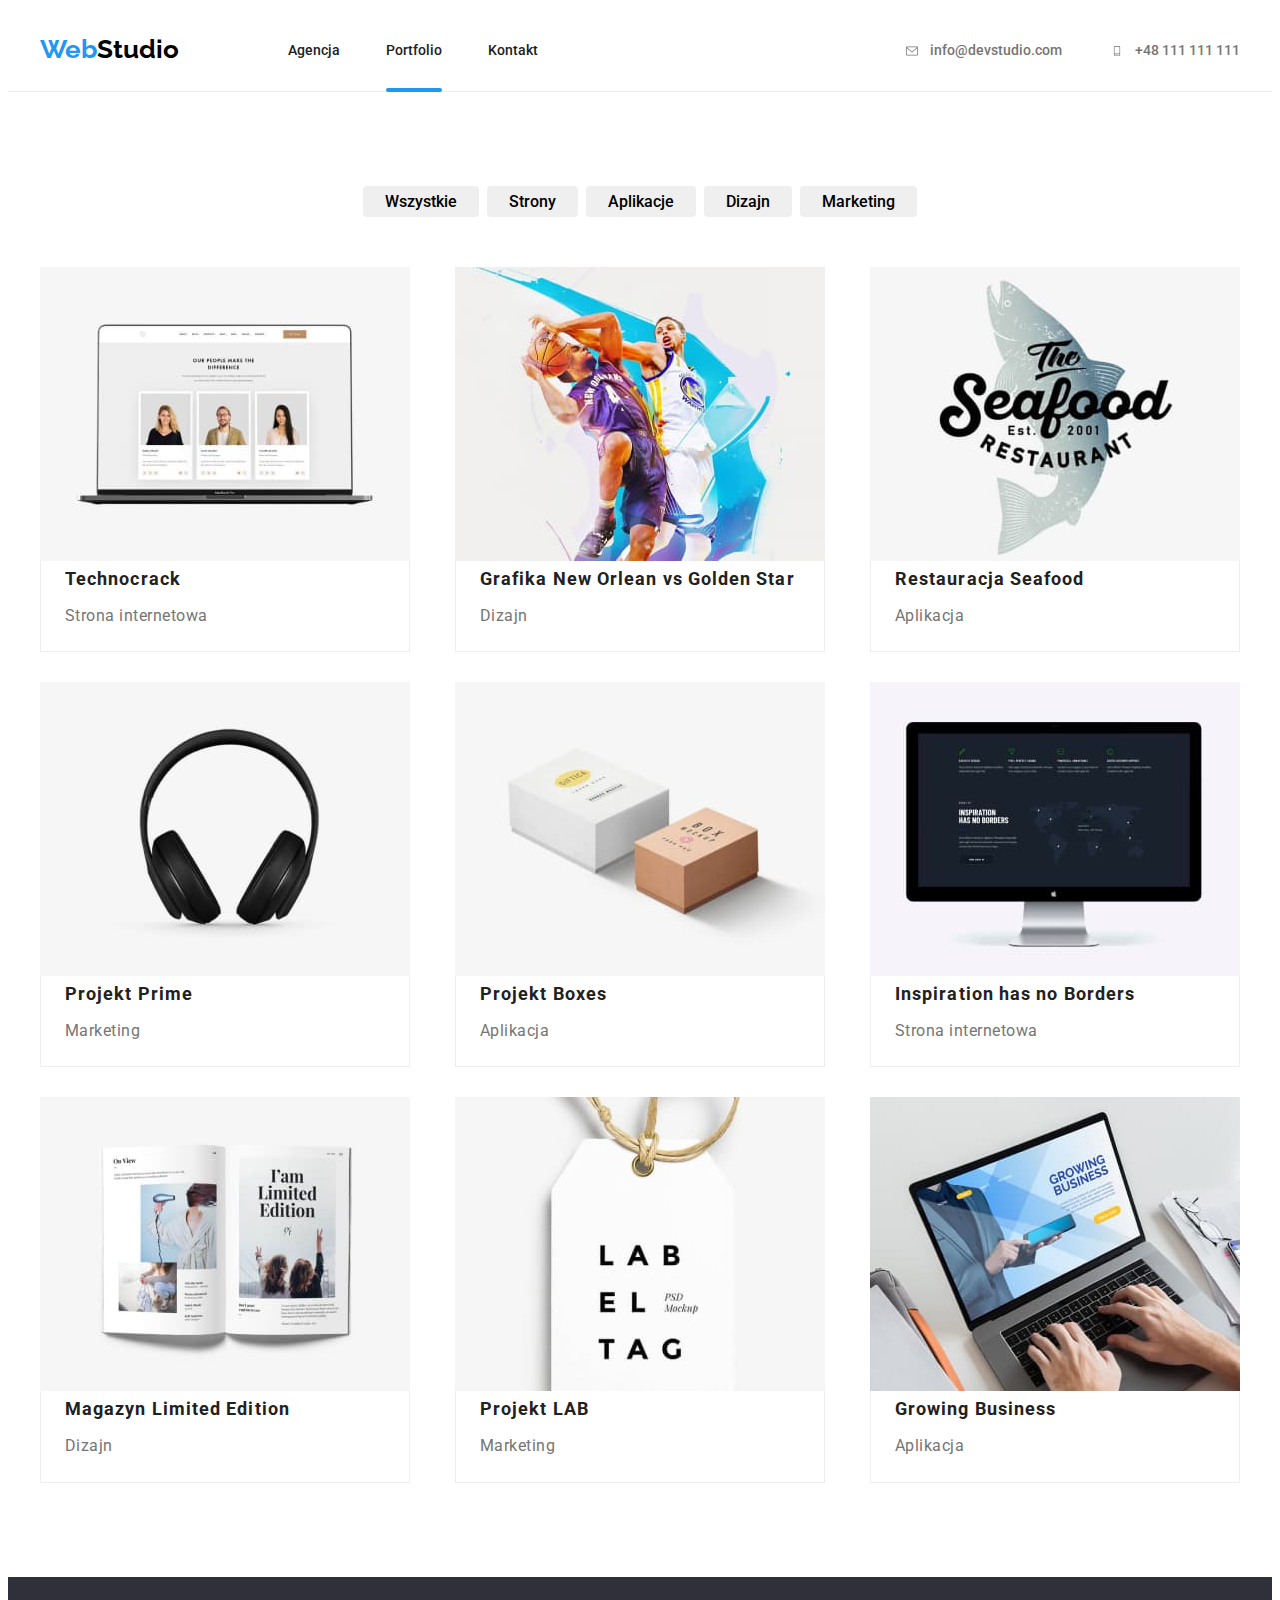
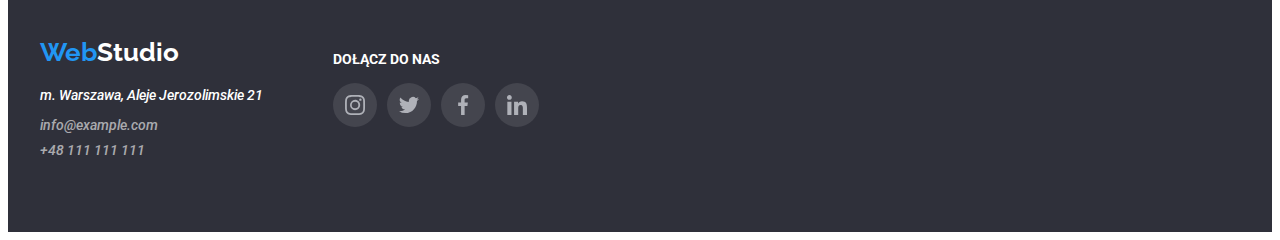
==== portfolio.html @ 6e41aeed "hw05" ====
<!DOCTYPE html>
<html lang="pl">
  <head>
    <meta charset="UTF-8" />
    <meta http-equiv="X-UA-Compatible" content="IE=edge" />
    <meta name="viewport" content="width=device-width, initial-scale=1.0" />
    <title>Studio</title>
    <link rel="stylesheet" href="./css/styles.css" />

    <link rel="preconnect" href="https://fonts.googleapis.com" />
    <link rel="preconnect" href="https://fonts.gstatic.com" crossorigin />
    <link
      href="https://fonts.googleapis.com/css2?family=Raleway:ital,wght@0,700;1,700&family=Roboto:ital,wght@0,400;0,500;0,700;0,900;1,400;1,500;1,700;1,900&display=swap"
      rel="stylesheet"
    />
  </head>
  <body>
    <header class="main-header">
      <div class="container header-flex">
        <a href="/" class="logo">
          <span class="web"> Web</span><span class="studio">Studio</span>
        </a>
        <nav class="navigation">
          <ul class="navigation-ul">
            <li><a href="./index.html" class="index"> Agencja</a></li>
            <li>
              <div class="is-active">
                <a href="./portfolio.html" class="portfolio">Portfolio</a>
              </div>
            </li>
            <li><a href="/kontakt" class="contact">Kontakt</a></li>
          </ul>
        </nav>
        <ul class="header-addres-li">
          <li>
            <a href="mailto:info@devstudio.com" class="e-mail">
              <svg width="16" height="12" class="main-ikon-envelope">
                <use href="./images/icons.svg#icon-envelope"></use></svg
              >info@devstudio.com
            </a>
          </li>

          <li>
            <a href="tel:+48111111111" class="telephone">
              <svg width="10" height="16" class="main-ikon-smartphone">
                <use href="./images/icons.svg#icon-smartphone"></use>
              </svg>
              +48 111 111 111
            </a>
          </li>
        </ul>
      </div>
    </header>
    <main class="portfolio-main">
      <section class="section">
        <div class="container">
          <div class="portfolio-main-div">
            <ul class="ul-portfolio-button">
              <li class="button-portfolio">
                <button type="button" class="portfolio-button">Wszystkie</button>
              </li>

              <li class="button-portfolio">
                <button type="button" class="portfolio-button">Strony</button>
              </li>
              <li class="button-portfolio">
                <button type="button" class="portfolio-button">Aplikacje</button>
              </li>
              <li class="button-portfolio">
                <button type="button" class="portfolio-button">Dizajn</button>
              </li>
              <li class="button-portfolio">
                <button type="button" class="portfolio-button">Marketing</button>
              </li>
            </ul>
          </div>
          <div class="images-portfolio">
            <ul class="ul-portfolio">
              <li class="li-images-portfolio">
                <div class="portfolio-div">
                  <figure class="figure-image-portfolio">
                    <div class="overlay-box">
                      <div class="overlay">
                        <p class="text-in-portfolio">
                          Technocrack jest popularną platformą wykorzystywaną do rozpowszechniania
                          koronawirusa. Firmy wykorzystują tę platformę do celów szpiegowskich i
                          ataków na niezabezpieczone serwery konkurencji
                        </p>
                      </div>
                      <img
                        src="images/project1.jpg"
                        alt="Strona internetowa Technocrack"
                        width="370"
                        height="294"
                        class="img-portfolio"
                      />
                    </div>
                    <figcaption class="signature">Technocrack <br /></figcaption>
                  </figure>
                  <p class="signature-second">Strona internetowa</p>
                </div>
              </li>

              <li class="li-images-portfolio">
                <div class="portfolio-div">
                  <figure class="figure-image-portfolio">
                    <div class="overlay-box">
                      <div class="overlay">
                        <p class="text-in-portfolio">
                          Technocrack jest popularną platformą wykorzystywaną do rozpowszechniania
                          koronawirusa. Firmy wykorzystują tę platformę do celów szpiegowskich i
                          ataków na niezabezpieczone serwery konkurencji
                        </p>
                      </div>
                      <img
                        src="images/project2.jpg"
                        alt="Dizajn Grafika New Orlean vs Golden Star"
                        width="370"
                        height="294"
                        class="img-portfolio"
                      />
                    </div>
                    <figcaption class="signature">
                      Grafika New Orlean vs Golden Star <br />
                    </figcaption>
                  </figure>
                  <p class="signature-second">Dizajn</p>
                </div>
              </li>
              <li class="li-images-portfolio">
                <div class="portfolio-div">
                  <figure class="figure-image-portfolio">
                    <div class="overlay-box">
                      <div class="overlay">
                        <p class="text-in-portfolio">
                          Technocrack jest popularną platformą wykorzystywaną do rozpowszechniania
                          koronawirusa. Firmy wykorzystują tę platformę do celów szpiegowskich i
                          ataków na niezabezpieczone serwery konkurencji
                        </p>
                      </div>
                      <img
                        src="images/project3.jpg"
                        alt="Aplikacja Restauracja Seafood"
                        width="370"
                        height="294"
                        class="img-portfolio"
                      />
                    </div>

                    <figcaption class="signature">Restauracja Seafood <br /></figcaption>
                  </figure>
                  <p class="signature-second">Aplikacja</p>
                </div>
              </li>
              <li class="li-images-portfolio">
                <div class="portfolio-div">
                  <figure class="figure-image-portfolio">
                    <div class="overlay-box">
                      <div class="overlay">
                        <p class="text-in-portfolio">
                          Technocrack jest popularną platformą wykorzystywaną do rozpowszechniania
                          koronawirusa. Firmy wykorzystują tę platformę do celów szpiegowskich i
                          ataków na niezabezpieczone serwery konkurencji
                        </p>
                      </div>
                      <img
                        src="images/project4.jpg"
                        alt="Marketing Projekt Prime"
                        width="370"
                        height="294"
                        class="img-portfolio"
                      />
                    </div>
                    <figcaption class="signature">Projekt Prime <br /></figcaption>
                  </figure>
                  <p class="signature-second">Marketing</p>
                </div>
              </li>
              <li class="li-images-portfolio">
                <div class="portfolio-div">
                  <figure class="figure-image-portfolio">
                    <div class="overlay-box">
                      <div class="overlay">
                        <p class="text-in-portfolio">
                          Technocrack jest popularną platformą wykorzystywaną do rozpowszechniania
                          koronawirusa. Firmy wykorzystują tę platformę do celów szpiegowskich i
                          ataków na niezabezpieczone serwery konkurencji
                        </p>
                      </div>
                      <img
                        src="images/project5.jpg"
                        alt="Aplikacja Projekt Boxes"
                        width="370"
                        height="294"
                        class="img-portfolio"
                      />
                    </div>
                    <figcaption class="signature">Projekt Boxes <br /></figcaption>
                  </figure>
                  <p class="signature-second">Aplikacja</p>
                </div>
              </li>
              <li class="li-images-portfolio">
                <div class="portfolio-div">
                  <figure class="figure-image-portfolio">
                    <div class="overlay-box">
                      <div class="overlay">
                        <p class="text-in-portfolio">
                          Technocrack jest popularną platformą wykorzystywaną do rozpowszechniania
                          koronawirusa. Firmy wykorzystują tę platformę do celów szpiegowskich i
                          ataków na niezabezpieczone serwery konkurencji
                        </p>
                      </div>
                      <img
                        src="images/project6.jpg"
                        alt="Strona internetowa Inspiration has no Borders"
                        width="370"
                        height="294"
                        class="img-portfolio"
                      />
                    </div>
                    <figcaption class="signature">Inspiration has no Borders <br /></figcaption>
                  </figure>
                  <p class="signature-second">Strona internetowa</p>
                </div>
              </li>
              <li class="li-images-portfolio">
                <div class="portfolio-div">
                  <figure class="figure-image-portfolio">
                    <div class="overlay-box">
                      <div class="overlay">
                        <p class="text-in-portfolio">
                          Technocrack jest popularną platformą wykorzystywaną do rozpowszechniania
                          koronawirusa. Firmy wykorzystują tę platformę do celów szpiegowskich i
                          ataków na niezabezpieczone serwery konkurencji
                        </p>
                      </div>
                      <img
                        src="images/project7.jpg"
                        alt="Dizajn Magazyn Limited Edition"
                        width="370"
                        height="294"
                        class="img-portfolio"
                      />
                    </div>
                    <figcaption class="signature">Magazyn Limited Edition <br /></figcaption>
                  </figure>
                  <p class="signature-second">Dizajn</p>
                </div>
              </li>
              <li>
                <div class="portfolio-div">
                  <figure class="figure-image-portfolio">
                    <div class="overlay-box">
                      <div class="overlay">
                        <p class="text-in-portfolio">
                          Technocrack jest popularną platformą wykorzystywaną do rozpowszechniania
                          koronawirusa. Firmy wykorzystują tę platformę do celów szpiegowskich i
                          ataków na niezabezpieczone serwery konkurencji
                        </p>
                      </div>
                      <img
                        src="images/project8.jpg"
                        alt="Marketing Projekt LAB"
                        width="370"
                        height="294"
                        class="img-portfolio"
                      />
                    </div>
                    <figcaption class="signature">Projekt LAB <br /></figcaption>
                  </figure>
                  <p class="signature-second">Marketing</p>
                </div>
              </li>
              <li class="li-images-portfolio">
                <div class="portfolio-div">
                  <figure class="figure-image-portfolio">
                    <div class="overlay-box">
                      <div class="overlay">
                        <p class="text-in-portfolio">
                          Technocrack jest popularną platformą wykorzystywaną do rozpowszechniania
                          koronawirusa. Firmy wykorzystują tę platformę do celów szpiegowskich i
                          ataków na niezabezpieczone serwery konkurencji
                        </p>
                      </div>
                      <img
                        src="images/project9.jpg"
                        alt="Aplikacja Growing Business"
                        width="370"
                        height="294"
                        class="img-portfolio"
                      />
                    </div>
                    <figcaption class="signature">Growing Business <br /></figcaption>
                  </figure>
                  <p class="signature-second">Aplikacja</p>
                </div>
              </li>
            </ul>
          </div>
        </div>
      </section>
    </main>
    <footer class="main-footer">
      <div class="container flex-footer">
        <div class="footer-info">
          <a href="/" class="logo-footer">
            <span class="web"> Web</span><span class="studio-footer">Studio</span>
          </a>
          <address class="address-footer">
            m. Warszawa, Aleje Jerozolimskie 21
            <ul>
              <li class="footer-li">
                <a href="mailto:info@example.com" class="footer-info">info@example.com </a>
              </li>
              <li class="footer-li">
                <a href="tel:+48111111111" class="footer-info"> +48 111 111 111 </a>
              </li>
            </ul>
          </address>
        </div>
        <div class="footer-social">
          <p class="footer-p">DOŁĄCZ DO NAS</p>
          <ul class="footer-social-ul">
            <li>
              <svg height="44" width="44" class="social-icon">
                <circle
                  class="circle-social-icon"
                  r="22"
                  fill="rgba(255, 255, 255, 0.1)"
                  cx="22"
                  cy="22"
                ></circle>
                <use href="./images/icons.svg#icon-Ellipse"></use>
              </svg>
            </li>
            <li>
              <svg height="44" width="44" class="social-icon">
                <circle
                  class="circle-social-icon"
                  r="22"
                  fill="rgba(255, 255, 255, 0.1)"
                  cx="22"
                  cy="22"
                ></circle>
                <use href="./images/icons.svg#icon-Ellipse-1"></use>
              </svg>
            </li>
            <li>
              <svg height="44" width="44" class="social-icon">
                <circle
                  class="circle-social-icon"
                  r="22"
                  fill="rgba(255, 255, 255, 0.1)"
                  cx="22"
                  cy="22"
                ></circle>
                <use href="./images/icons.svg#icon-Ellipse-2"></use>
              </svg>
            </li>
            <li>
              <svg height="44" width="44" class="social-icon">
                <circle
                  class="circle-social-icon"
                  r="22"
                  fill="rgba(255, 255, 255, 0.1)"
                  cx="22"
                  cy="22"
                ></circle>
                <use href="./images/icons.svg#icon-Ellipse-3"></use>
              </svg>
            </li>
          </ul>
        </div>
      </div>
    </footer>
  </body>
</html>
<!--  -->
---- css/styles.css ----
:root {
  --text-color: #212121;
  --theme-color: #e5e5e5;
  --blue-color: #2196f3;
  --white-color: #ffffff;
  --grey-color: #2f303a;
  --black-color: #000000;
  --whiter-color: #f5f4fa;
  --silver-color: #757575;
  --portfolio-div-color: #eeeeee;
  --border-bottom: #ececec;
}

body {
  font-family: 'Roboto', sans-serif;
  background: var(--white-color);
  color: var(--text-color);
  font-weight: 500;
}

ul {
  list-style-type: none;
  padding: 0%;
}

h1 {
  margin-top: 0px;
  margin-bottom: 0px;
}

h2 {
  margin-top: 0px;
  margin-bottom: 0px;
}

.container {
  max-width: 1200px;
  margin: 0 auto;
  padding: 0 15px;
}

.index {
  text-decoration: none;
  color: inherit;
  transition-duration: 250ms;
  transition-timing-function: cubic-bezier(0.4, 0, 0.2, 1);
  transition-property: color;
}
.portfolio {
  text-decoration: none;
  color: inherit;
  transition-duration: 250ms;
  transition-timing-function: cubic-bezier(0.4, 0, 0.2, 1);
  transition-property: color;
}
.contact {
  text-decoration: none;
  color: inherit;
  transition-duration: 250ms;
  transition-timing-function: cubic-bezier(0.4, 0, 0.2, 1);
  transition-property: color;
}
.e-mail {
  text-decoration: none;
  color: inherit;
  transition-duration: 250ms;
  transition-timing-function: cubic-bezier(0.4, 0, 0.2, 1);
  transition-property: color, fill;
}

.logo-footer {
  text-decoration: none;
  color: inherit;
  transition-duration: 250ms;
  transition-timing-function: cubic-bezier(0.4, 0, 0.2, 1);
  transition-property: color;
}
.footer-info {
  text-decoration: none;
  color: inherit;
  transition-duration: 250ms;
  transition-timing-function: cubic-bezier(0.4, 0, 0.2, 1);
  transition-property: color;
}

.logo:hover,
.logo:focus {
  color: var(--blue-color);
}
.index:hover,
.index:focus {
  color: var(--blue-color);
}
.portfolio:hover,
.portfolio:focus {
  color: var(--blue-color);
}
.contact:hover,
.contact:focus {
  color: var(--blue-color);
}
.e-mail:hover,
.e-mail:focus {
  color: var(--blue-color);
  fill: #2196f3;
}
.telephone:hover,
.telephone:focus {
  color: var(--blue-color);
  fill: #2196f3;
}
.logo-footer:hover,
.logo-footer:focus {
  color: var(--blue-color);
}
.footer-info:hover,
.footer-info:focus {
  color: var(--blue-color);
}
.main-button:hover,
.main-button:focus {
  background: var(--blue-color);
  color: var(--white-color);
}

.portfolio-button:hover,
.portfolio-button:focus {
  background: var(--blue-color);
  color: var(--white-color);
  box-shadow: 0px 3px 1px 0px rgba(0, 0, 0, 0.1), 0px 1px 2px 0px rgba(0, 0, 0, 0.08),
    0px 2px 2px 0px rgba(0, 0, 0, 0.12);
}

.main-header {
  background: var(--white-color);
  border-bottom-color: var(--border-bottom);
  border-bottom-width: 1px;
  border-bottom-style: solid;
  padding: 16px 0px 16px 0px;
}
.header-flex {
  display: flex;
  justify-content: center;
  justify-content: space-between;
  align-items: center;
}

.navigation-ul {
  display: flex;
  justify-content: space-between;
  gap: 46px;
  padding-top: 0px;
}

.header-addres-li {
  display: flex;
  justify-content: space-between;
  gap: 50px;
}

.address-footer {
  color: var(--white-color);
  font-size: 14px;
  margin-top: 20px;
}

.main-div {
  background: linear-gradient(to top, rgba(47, 48, 58, 0.4), rgba(47, 48, 58, 0.4)),
    url('../images/background.jpg');
  padding-top: 200px;
  padding-bottom: 200px;
  background-size: contain;
  background-repeat: no-repeat;
  background-position: center;
  background-color: var(--grey-color);
  margin-left: auto;
  margin-right: auto;
  /* background-position: center, center;
  background-repeat: no-repeat;*/
}
.main-flex {
  display: flex;
  justify-content: center;
  flex-direction: column;
  align-items: center;
  /*background: url('../images/background.jpg');*/
}

.main-h1 {
  font-weight: 900;
  font-size: 44px;
  line-height: 1.36;
  text-align: center;
  letter-spacing: 0.06em;
  text-transform: uppercase;
  max-width: 696px;
  color: var(--white-color);
}

.main-button {
  cursor: pointer;
  font-weight: 700;
  font-family: inherit;
  font-size: 16px;
  padding: 10px 41px 10px 42px;
  margin-top: 30px;
  transition-duration: 250ms;
  transition-timing-function: cubic-bezier(0.4, 0, 0.2, 1);
  transition-property: color, background;
  /*
  margin-left: 248px;
  margin-right: 248px;*/

  /*margin: 30px 485px 200px 700px;*/
}

.portfolio-button {
  cursor: pointer;
  font-family: inherit;
  font-weight: 500;
  font-size: 16px;
  padding: 6px 22px 6px 22px;
  border: none;
  border-radius: 4px;
  transition-duration: 250ms;
  transition-timing-function: cubic-bezier(0.4, 0, 0.2, 1);
  transition-property: color, backgroud, box-shadow;
}
.main-footer {
  background: var(--grey-color);
  padding-top: 60px;
  padding-bottom: 60px;
}

.web {
  color: var(--blue-color);
}
.studio {
  color: var(--black-color);
}

.studio-footer {
  color: var(--white-color);
}

.what-to-do-h2 {
  font-size: 36px;
  line-height: 1.16;
  margin-bottom: 50px;
}

.team-h2 {
  font-size: 36px;
  line-height: 1.16;
}

.logo {
  font-family: 'Raleway', sans-serif;
  text-decoration: none;
  color: inherit;

  font-weight: 700;
  font-size: 26px;
  line-height: 1.19;
  transition-duration: 250ms;
  transition-timing-function: cubic-bezier(0.4, 0, 0.2, 1);
  transition-property: color;
}

.e-mail {
  color: var(--silver-color);
  font-size: 14px;
  line-height: 1.14;
}

.telephone {
  text-decoration: none;
  color: inherit;
  font-size: 14px;
  line-height: 1.14;
  color: var(--silver-color);
  transition-duration: 250ms;
  transition-timing-function: cubic-bezier(0.4, 0, 0.2, 1);
  transition-property: color, fill;
}

.index {
  font-size: 14px;
  line-height: 1.14;
}
.portfolio {
  font-size: 14px;
  line-height: 1.14;
}
.contact {
  font-size: 14px;
  line-height: 1.14;
}

.portfolio-main-div {
  display: flex;
  justify-content: center;
  margin-bottom: 34px;
}

.main-button {
  background: var(--blue-color);
  box-shadow: 0px 4px 4px rgba(0, 0, 0, 0.15);
  border-radius: 4px;
  color: var(--white-color);
}

.footer-info {
  color: rgba(255, 255, 255, 0.6);
  padding-inline-start: 0%;
  font-size: 14px;
}
.footer-li {
  margin-top: 9px;
}

.logo-footer {
  font-family: 'Raleway';
  font-style: normal;
  font-weight: 700;
  font-size: 26px;
  line-height: 1.19;
}

.team {
  margin-left: 0px;
  margin-right: 0px;
  background: var(--whiter-color);
}

.lorem {
  display: flex;
  justify-content: center;
  gap: 30px;
  margin-top: 0px;
  margin-bottom: 0px;
}
.what-to-do-ul {
  display: flex;

  margin: 0px 0px 0px 0px;
}

.to-do-li {
  margin: 0px 0px 0px 30px;
}
.do-to {
  position: relative;
  overflow: hidden;
  height: 294px;
}

.do-to > .to-do-type {
  position: absolute;
  margin-bottom: 0;
  margin-top: 0;
  bottom: 0;
  left: 0;
  right: 0;
  height: 70px;
  padding: 27px 90px 27px 90px;
  background-color: rgba(47, 48, 58, 0.8);
  color: var(--white-color);
  font-family: 'Roboto';
  font-style: normal;
  font-weight: 700;
  font-size: 14px;
  line-height: 16px;
  text-align: center;
  letter-spacing: 0.03em;
}

.lorem-li {
  flex-basis: ((100%-90px)/4);
}

.lorem-p {
  font-style: normal;
  font-weight: 400;
  font-size: 14px;
  line-height: 1.71;
  color: #757575;
  margin-top: 10px;
  margin-bottom: 0px;
}

.lorem-h5 {
  font-style: normal;
  font-weight: 700;
  font-size: 14px;
  line-height: 1.14;
  letter-spacing: 0.03em;
  text-transform: uppercase;
  color: inherit;
  margin-top: 0px;
  margin-bottom: 0px;
}

.team-list {
  display: flex;
  gap: 30px;
  margin-top: 50px;
  justify-content: center;
}

.team-li {
  flex-basis: ((100%-90px)/4);
  box-shadow: 0px 1px 3px 0px rgba(0, 0, 0, 0.12), 0px 1px 1px 0px rgba(0, 0, 0, 0.14),
    0px 2px 1px 0px rgba(0, 0, 0, 0.2);
}

.team-figure {
  background: var(--white-color);
  margin: 0px;
}

/*
.images-portfolio {
  

}*/
.img-portfolio {
  display: block;
}

.signature-second {
  font-weight: 400;
  font-size: 16px;
  line-height: 1.88;
  letter-spacing: 0.03em;
  color: var(--silver-color);
  padding-left: 24px;
  padding-bottom: 20px;
  padding-top: 4px;
  margin: 0px;
  border-bottom: 1px solid var(--portfolio-div-color);
  border-left: 1px solid var(--portfolio-div-color);
  border-right: 1px solid var(--portfolio-div-color);
}

.signature {
  font-weight: 700;
  font-size: 18px;
  line-height: 2;
  letter-spacing: 0.06em;
  padding-left: 24px;

  border-left: 1px solid var(--portfolio-div-color);
  border-right: 1px solid var(--portfolio-div-color);
}

.portfolio-div {
  background: var(--white-color);
  transition-duration: 250ms;
  transition-timing-function: cubic-bezier(0.4, 0, 0.2, 1);
  transition-property: box-shadow;
}

.overlay-box {
  position: relative;
  overflow: hidden;
  transition-duration: 250ms;
  transition-timing-function: cubic-bezier(0.4, 0, 0.2, 1);
  transition-property: width, height, transform;
}

.overlay {
  width: 100%;
  height: 100%;
  position: absolute;
  top: 0;
  left: 0;
  transform: translateY(101%);
  transition-duration: 250ms;
  transition-timing-function: cubic-bezier(0.4, 0, 0.2, 1);

  background-color: #2196f3;
}

.text-in-portfolio {
  position: absolute;
  font-family: 'Roboto';
  font-style: normal;
  font-weight: 400;
  font-size: 18px;
  line-height: 1.55;
  padding: 49px 45px 49px 24px;
  letter-spacing: 0.03em;
  color: var(--white-color);
}
.portfolio-div:hover,
.portfolio-div:focus {
  box-shadow: 0px 1px 1px 0px rgba(0, 0, 0, 0.12), 0px 4px 4px 0px rgba(0, 0, 0, 0.06),
    1px 4px 6px 0px rgba(0, 0, 0, 0.16);
}

.overlay-box:hover .overlay,
.overlay-box:focus .overlay {
  transform: translateY(0);
  width: 370px;
  height: 294px;
}

.job-position {
  font-style: normal;
  font-weight: 400;
  color: var(--silver-color);
}

.signature-position {
  font-weight: 500;
  font-size: 16px;
  line-height: 1.19;
  margin-top: 30px;
  padding-bottom: 30px;
}

.signature-inside {
  margin-bottom: 10px;
  line-height: 1.19;
}

.ul-portfolio {
  display: flex;
  flex-wrap: wrap;
  justify-content: space-between;
  gap: 30px;
  padding: 0px;
  margin: 0px;
}

.figure-image-portfolio {
  padding: 0px;
  margin: 0px;
}

.section {
  padding-top: 94px;
  padding-bottom: 94px;
}

.ul-portfolio-button {
  display: flex;
  flex-wrap: wrap;
  gap: 8px;
  padding: 0px;
  margin-top: 0px;
}
.navigation {
  display: flex;
  margin-right: 351px;
  margin-left: 93px;
}

.lower-bottom {
  padding-bottom: 0px;
}

.clients-h2 {
  margin-bottom: 50px;
}

.clients-ul {
  display: flex;
  flex-wrap: wrap;
  gap: 30px;
  justify-content: space-between;
}

.ikona {
  fill: #afb1b8;
  outline: 1px auto #afb1b8;
  transition-duration: 250ms;
  transition-timing-function: cubic-bezier(0.4, 0, 0.2, 1);
  transition-property: fill, outline-color;
}

.ikona:hover,
.ikona:focus {
  fill: #2196f3;
  outline-color: #2196f3;
}

.main-ikon-smartphone {
  fill: currentColor;
  vertical-align: middle;
  padding: 0px;
  margin-right: 10px;
}

.main-ikon-envelope {
  fill: currentColor;
  vertical-align: middle;
  padding: 0px;
  margin-right: 10px;
}
/*
.main-ikon-envelope:hover{
   fill: #2196f3;
}*/

.icon-lorem {
  outline: 1px dashed #f5f4fa;
  background-color: #f5f4fa;
  padding-bottom: 25px;
  padding-top: 25px;
  padding-left: 100px;
  margin-bottom: 30px;
}

.team-icons {
  display: flex;
  flex-wrap: wrap;
  gap: 10px;
  justify-content: space-between;
  padding-left: 32px;
  padding-right: 32px;
  margin-top: 16px;
  transition-duration: 250ms;
  transition-timing-function: cubic-bezier(0.4, 0, 0.2, 1);
  transition-property: fill;
}

.li-team-icons {
  height: 44px;
  width: 44px;
}

.team-icons:hover,
.team-icons:focus {
  fill: #2196f3;
}

.flex-footer {
  display: flex;
  justify-content: flex-start;
  gap: 70px;
}

.footer-social-ul {
  display: flex;
  gap: 10px;
}

.footer-p {
  font-weight: 700;
  line-height: 16px;
  font-size: 14px;
  color: var(--white-color);
}

.team-social-ul {
  display: flex;
  flex-wrap: wrap;
  gap: 10px;
  justify-content: space-between;
  padding-left: 32px;
  padding-right: 32px;
  margin-top: 16px;
}
.social-icon use {
  fill: #afb1b8;
}

.social-icon {
  transition-duration: 250ms;
  transition-timing-function: cubic-bezier(0.4, 0, 0.2, 1);
  transition-property: fill;
}

.social-icon:hover use,
.social-icon:focus use {
  fill: #eeeeee;
}
.social-icon:hover .circle-social-icon,
.social-icon:focus .circle-social-icon {
  fill: #2196f3;
}

.is-hidden {
  pointer-events: none;
  visibility: hidden;
  opacity: 0;
  transform: translateX(-50%) translateY(-50%) scale(0);
  pointer-events: none;
}

.inside-modal {
  position: absolute;
  height: 581px;
  width: 528px;
  background-color: var(--white-color);
  box-shadow: 0px 1px 3px rgba(0, 0, 0, 0.12), 0px 1px 1px rgba(0, 0, 0, 0.14),
    0px 2px 1px rgba(0, 0, 0, 0.2);
  border-radius: 4px;
  transform: translate(0);
}
.modal {
  position: fixed;
  visibility: visible;
  height: 100%;
  width: 100%;
  left: 0px;
  top: 0px;
  background-color: rgba(0, 0, 0, 0.2);
  display: flex;
  justify-content: center;
  align-items: center;
  transition-duration: 250ms;
  transition-timing-function: cubic-bezier(0.4, 0, 0.2, 1);
  transition-property: pointer-events, visibility, opacity, transform, pointer-events;
}

.close-data-modal {
  position: absolute;
  top: 8px;
  right: 5px;
  border: 0;
  background-color: var(--white-color);
}

.modal-test {
  width: 30px;
  height: 30px;
  padding-right: 0;
}
.is-active {
  position: relative;
}

.is-active::after {
  content: '';
  position: absolute;
  background: var(--blue-color);
  border-radius: 2px;

  width: 100%;
  height: 4px;
  margin-top: 29px;
  display: block;
}
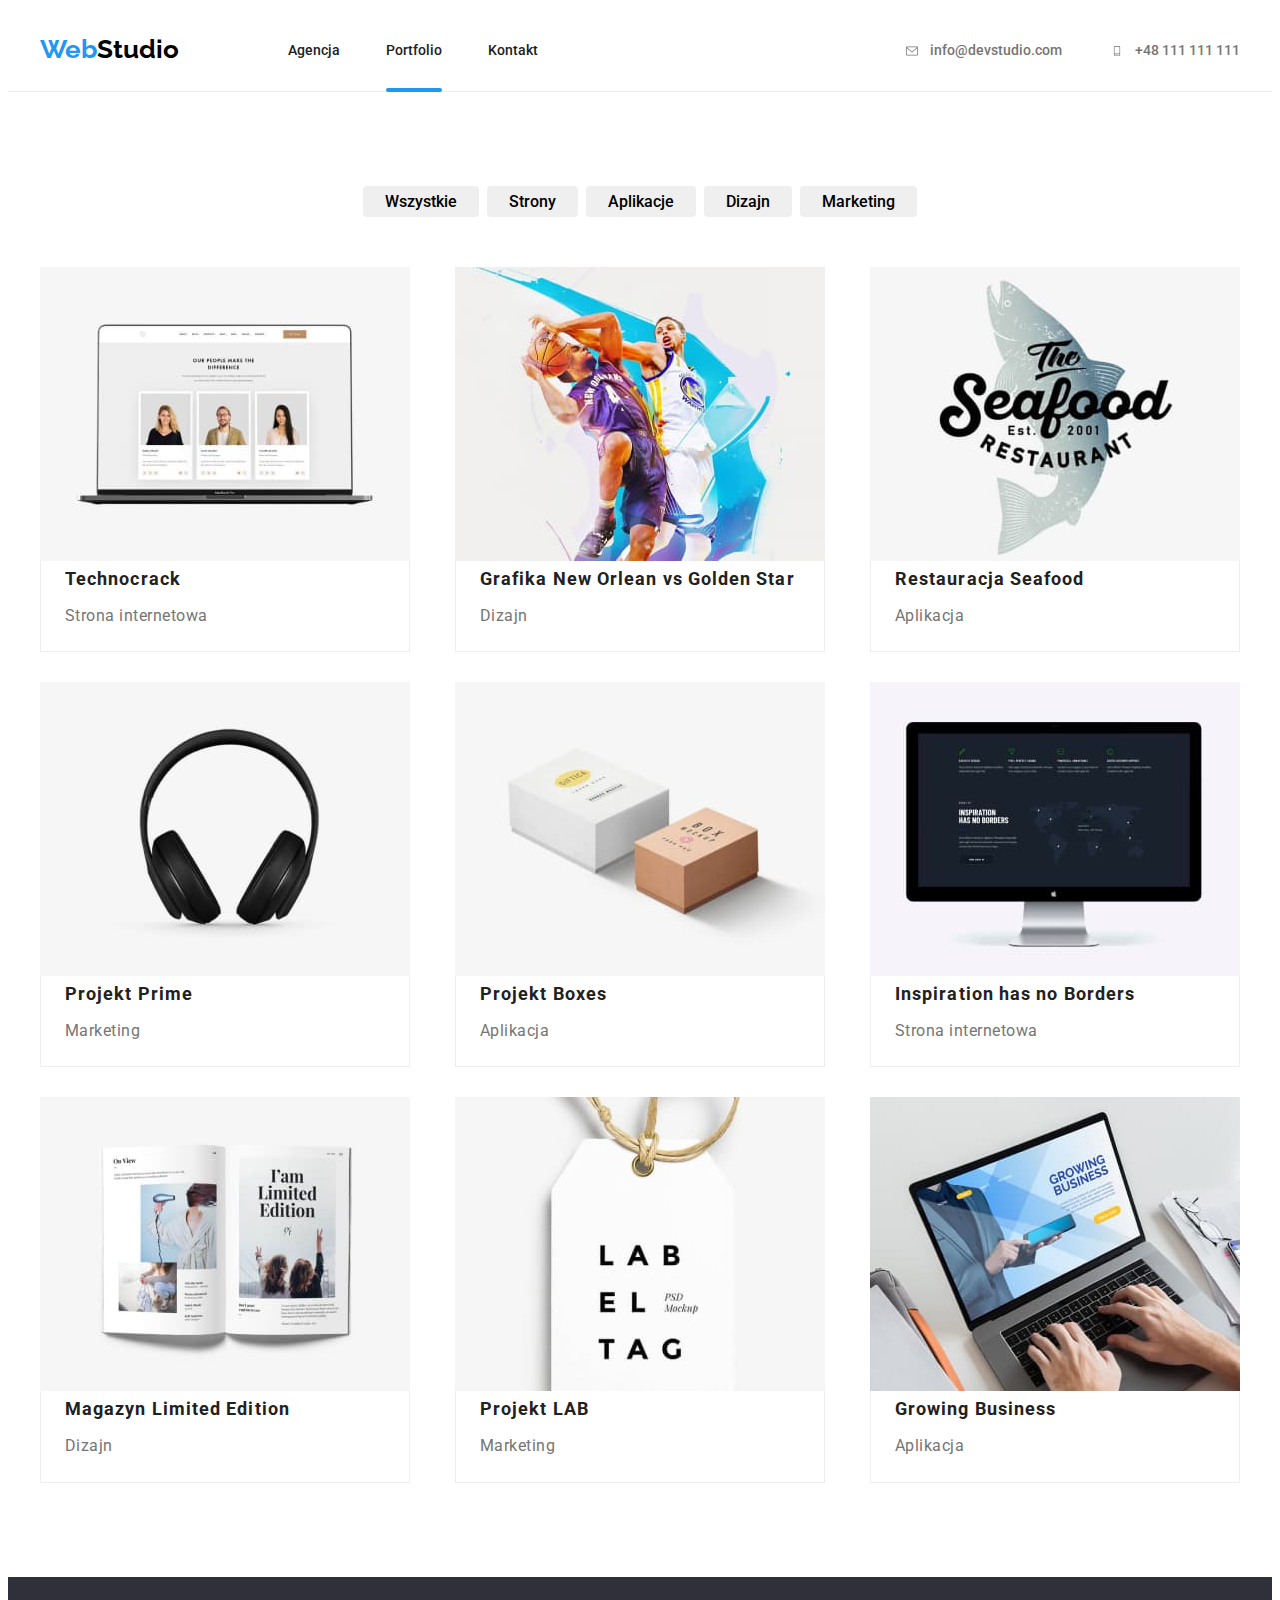
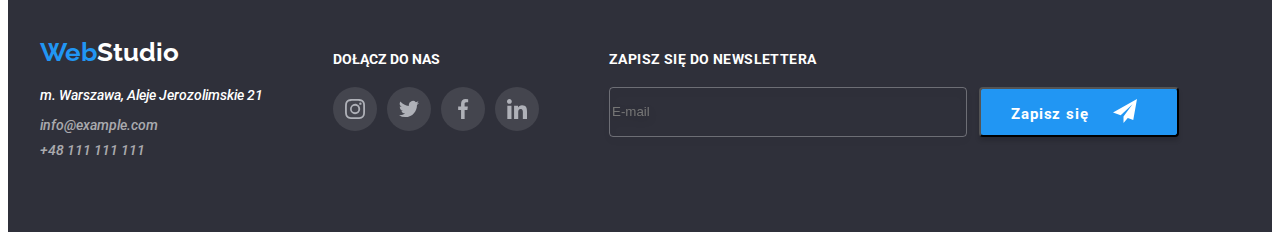
==== commit 6a3ab98f: "footer takie samo na portfolio" ====
--- a/portfolio.html
+++ b/portfolio.html
@@ -372,6 +372,27 @@
             </li>
           </ul>
         </div>
+        <div class="newsletter-footer">
+          <form>
+            <label>
+              <div class="newsletter">ZAPISZ SIĘ DO NEWSLETTERA</div>
+              <input
+                type="email"
+                name="newsletter-e-mail"
+                placeholder="E-mail"
+                class="newsletter-e-mail"
+              />
+            </label>
+            <button type="submit" class="button-newsletter">
+              <div class="newsletter-div">
+                <p class="sign-in">Zapisz się</p>
+                <svg class="test-newsletter">
+                  <use href="./images/icons.svg#icon-icon-sendnewsletter"></use>
+                </svg>
+              </div>
+            </button>
+          </form>
+        </div>
       </div>
     </footer>
   </body>
--- a/css/styles.css
+++ b/css/styles.css
@@ -652,6 +652,7 @@
   line-height: 16px;
   font-size: 14px;
   color: var(--white-color);
+  margin-bottom: 20px;
 }
 
 .team-social-ul {
@@ -744,3 +745,74 @@
   margin-top: 29px;
   display: block;
 }
+
+label {
+  margin-bottom: 8px;
+}
+
+.newsletter {
+  font-family: 'Roboto';
+  font-style: normal;
+  font-weight: 700;
+  font-size: 14px;
+  line-height: 16px;
+  letter-spacing: 0.03em;
+  color: var(--white-color);
+  margin-top: 14px;
+  margin-bottom: 20px;
+}
+
+.button-newsletter {
+  color: #ffffff;
+  position: absolute;
+  width: 200px;
+  height: 50px;
+  background: #2196f3;
+  box-shadow: 0px 4px 4px rgba(0, 0, 0, 0.15);
+  border-radius: 4px;
+
+  padding-top: 10px;
+  padding-left: 30px;
+  padding-bottom: 10px;
+  padding-right: 28px;
+  letter-spacing: 0.06em;
+  text-align: center;
+}
+
+.test-newsletter {
+  margin-left: 24px;
+  width: 24px;
+  height: 24px;
+}
+
+.newsletter-e-mail {
+  box-sizing: border-box;
+  background-color: inherit;
+
+  width: 358px;
+  height: 50px;
+  left: 815px;
+  top: 2787px;
+
+  margin-right: 12px;
+  border: 1px solid rgba(255, 255, 255, 0.3);
+  filter: drop-shadow(0px 4px 4px rgba(0, 0, 0, 0.15));
+  border-radius: 4px;
+}
+.sign-in {
+ margin-top: 0px;
+ margin-bottom: 0px;
+  font-family: 'Roboto';
+  font-style: normal;
+  font-weight: 700;
+  font-size: 15px;
+  line-height: 30px;
+  letter-spacing: 0.06em;
+  text-align: center;
+}
+
+.newsletter-div{
+  display: flex;
+  height: 30px;
+  width: 130px;
+}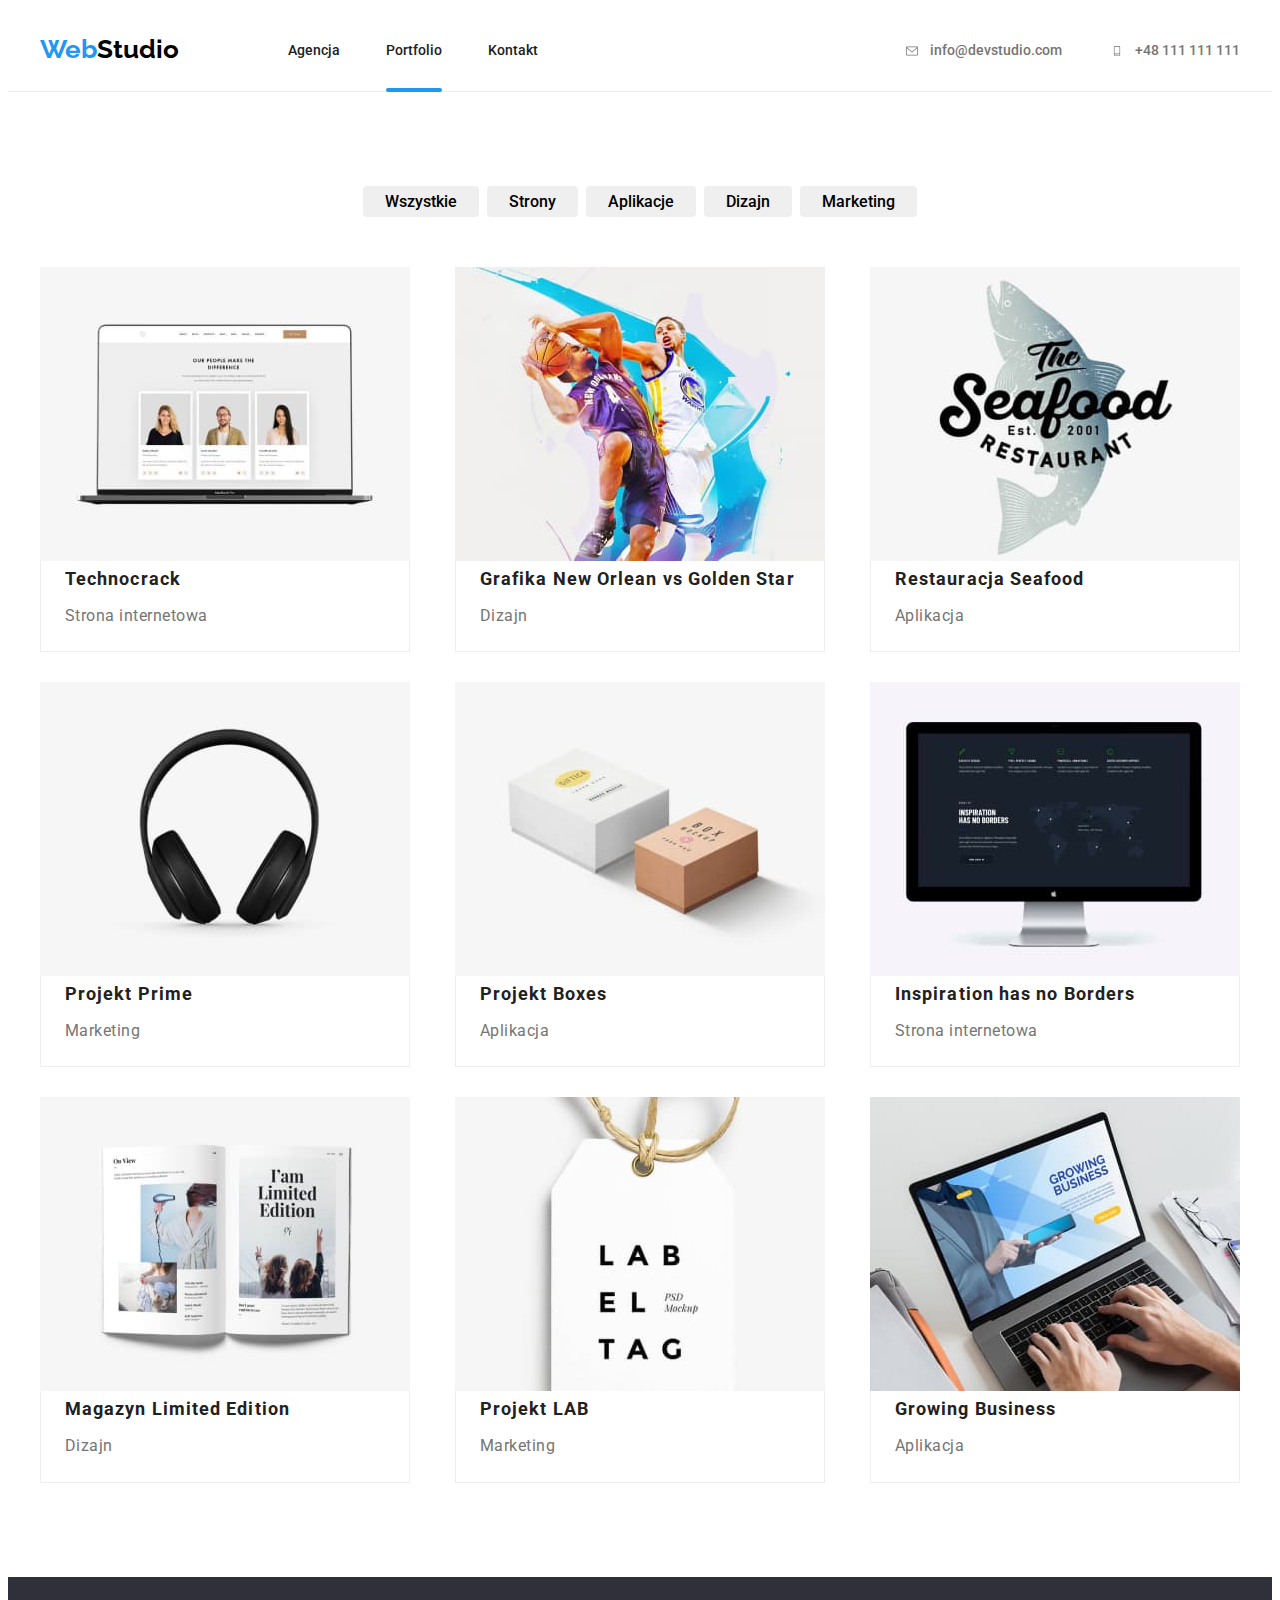
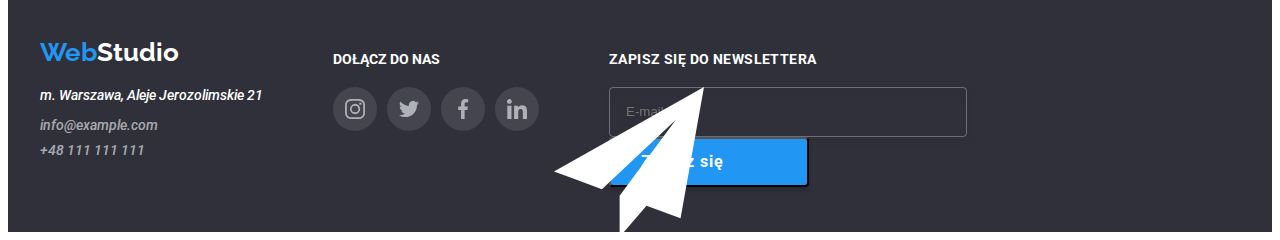
==== commit 591020f0: "testy na footer" ====
--- a/portfolio.html
+++ b/portfolio.html
@@ -383,14 +383,12 @@
                 class="newsletter-e-mail"
               />
             </label>
-            <button type="submit" class="button-newsletter">
-              <div class="newsletter-div">
-                <p class="sign-in">Zapisz się</p>
-                <svg class="test-newsletter">
-                  <use href="./images/icons.svg#icon-icon-sendnewsletter"></use>
-                </svg>
-              </div>
-            </button>
+<button type="submit" class="button-newsletter">
+              Zapisz się
+              <svg class="test-newsletter">
+                <use href="./images/icons.svg#icon-icon-sendnewsletter"></use>
+              </svg>
+</button>
           </form>
         </div>
       </div>
--- a/css/styles.css
+++ b/css/styles.css
@@ -715,6 +715,7 @@
   transition-duration: 250ms;
   transition-timing-function: cubic-bezier(0.4, 0, 0.2, 1);
   transition-property: pointer-events, visibility, opacity, transform, pointer-events;
+  z-index: 4;
 }
 
 .close-data-modal {
@@ -770,38 +771,45 @@
   background: #2196f3;
   box-shadow: 0px 4px 4px rgba(0, 0, 0, 0.15);
   border-radius: 4px;
-
-  padding-top: 10px;
+  font-family: 'Roboto';
+  font-style: normal;
+  font-weight: 700;
+  font-size: 16px;
+  line-height: 1.6;
+  padding-top: 0px;
   padding-left: 30px;
   padding-bottom: 10px;
+  padding-top: 10px;
   padding-right: 28px;
   letter-spacing: 0.06em;
   text-align: center;
+ vertical-align: text-top;
+ display: flex ;align-items: center;
 }
 
 .test-newsletter {
   margin-left: 24px;
-  width: 24px;
-  height: 24px;
+   position:absolute;
+   right:28px;
 }
 
 .newsletter-e-mail {
   box-sizing: border-box;
   background-color: inherit;
-
+  padding-left: 16px;
   width: 358px;
   height: 50px;
   left: 815px;
   top: 2787px;
-
+  color: rgba(255, 255, 255, 0.6);
   margin-right: 12px;
   border: 1px solid rgba(255, 255, 255, 0.3);
   filter: drop-shadow(0px 4px 4px rgba(0, 0, 0, 0.15));
   border-radius: 4px;
 }
 .sign-in {
- margin-top: 0px;
- margin-bottom: 0px;
+  margin-top: 0px;
+  margin-bottom: 0px;
   font-family: 'Roboto';
   font-style: normal;
   font-weight: 700;
@@ -811,8 +819,195 @@
   text-align: center;
 }
 
-.newsletter-div{
-  display: flex;
-  height: 30px;
-  width: 130px;
-}+.form-group {
+  display: flex;
+  flex-direction: column;
+}
+
+.form-group-p {
+  font-family: 'Roboto';
+  font-style: normal;
+  font-weight: 700;
+  font-size: 20px;
+  line-height: 23px;
+  text-align: center;
+  letter-spacing: 0.03em;
+  color: #212121;
+  margin: 0;
+}
+
+.form-group-label {
+  margin-top: 10px;
+  display: flex;
+  flex-direction: column;
+  color: #757575;
+  font-family: 'Roboto';
+  font-style: normal;
+  font-weight: 400;
+  font-size: 12px;
+  line-height: 14px;
+  /* identical to box height */
+  position: relative;
+  letter-spacing: 0.01em;
+}
+
+.form-group-label-last {
+  margin-top: 10px;
+  margin-left: 15px;
+  margin-bottom: 0px;
+  position: relative;
+  display: block;
+  padding-left: 8px;
+  cursor: pointer;
+  -webkit-user-select: none;
+  -moz-user-select: none;
+  -ms-user-select: none;
+  user-select: none;
+}
+
+.send-form-info {
+  display: flex;
+  justify-content: center;
+  align-items: center;
+  background: var(--blue-color);
+  color: var(--white-color);
+  height: 50px;
+  width: 200px;
+  font-family: 'Roboto';
+  font-style: normal;
+  font-weight: 700;
+  font-size: 16px;
+  line-height: 30px;
+  /* identical to box height, or 188% */
+
+  display: flex;
+  align-items: center;
+  text-align: center;
+  letter-spacing: 0.06em;
+  margin-left: auto;
+  margin-right: auto;
+  margin-top: 30px;
+  box-shadow: 0px 4px 4px rgba(0, 0, 0, 0.15);
+  border-radius: 4px;
+  border: #2196f3;
+}
+
+.form-group-input {
+  border: 1px solid rgba(33, 33, 33, 0.2);
+  border-radius: 4px;
+  margin-top: 4px;
+  height: 40px;
+  width: 448px;
+  padding-left: 38px;
+  transition-duration: 250ms;
+  transition-timing-function: cubic-bezier(0.4, 0, 0.2, 1);
+  transition-property: outline, border-color, fill;
+}
+.form-group-svg {
+  position: absolute;
+  left: 12px;
+  top: 32px;
+  width: 12px;
+  height: 12px;
+  fill: #000000;
+  transition-duration: 250ms;
+  transition-timing-function: cubic-bezier(0.4, 0, 0.2, 1);
+  transition-property: outline, border-color, fill;
+}
+.form-group-input:focus,
+.form-group-input:focus-within + .form-group-svg {
+  fill: #2196f3;
+  border-color: #2196f3;
+  outline: none;
+}
+
+.form-group-input-feedback:focus {
+  border-color: #2196f3;
+  outline: none;
+}
+.form-group-input-feedback {
+  border: 1px solid rgba(33, 33, 33, 0.2);
+  border-radius: 4px;
+  margin-top: 4px;
+  padding-left: 16px;
+  padding-top: 12px;
+  transition-duration: 250ms;
+  transition-timing-function: cubic-bezier(0.4, 0, 0.2, 1);
+  transition-property: outline, border-color;
+}
+
+.conditions {
+  color: #2196f3;
+  text-decoration: underline;
+}
+
+.form-data {
+  margin: 40px;
+}
+
+.form-group-input-last {
+  margin-top: 4px;
+  width: 16px;
+  height: 15px;
+  display: none;
+  transition-duration: 250ms;
+  transition-timing-function: cubic-bezier(0.4, 0, 0.2, 1);
+  transition-property: background-color, display, outline;
+}
+
+.terms {
+  font-family: 'Roboto';
+  font-style: normal;
+  font-weight: 400;
+  font-size: 14px;
+  line-height: 24px;
+  /* identical to box height, or 171% */
+  position: absolute;
+  letter-spacing: 0.03em;
+  left: 24px;
+  top: 0;
+  color: #757575;
+}
+
+.form-group-label-last .form-group-input-last {
+  position: absolute;
+  opacity: 0;
+  cursor: pointer;
+  height: 0;
+  width: 0;
+}
+
+.checkmark {
+  position: absolute;
+  top: 4px;
+  left: 0;
+  height: 15px;
+  width: 16px;
+  border: 2px solid rgba(33, 33, 33, 1);
+  border-radius: 2px;
+  transition-duration: 250ms;
+  transition-timing-function: cubic-bezier(0.4, 0, 0.2, 1);
+  transition-property: background-color, content, position, display, outline;
+}
+
+.form-group-label-last .form-group-input-last:checked ~ .checkmark {
+  background-color: #2196f3;
+  border-color: #2196f3;
+}
+
+.checkmark:after {
+  content: '';
+  position: absolute;
+  display: none;
+}
+
+.form-group-label-last .form-group-input-last:checked ~ .checkmark:after {
+  display: block;
+}
+.test-checkmark {
+  position: absolute;
+  left: -3px;
+  top: -4px;
+  height: 14px;
+  width: 15px;
+}
